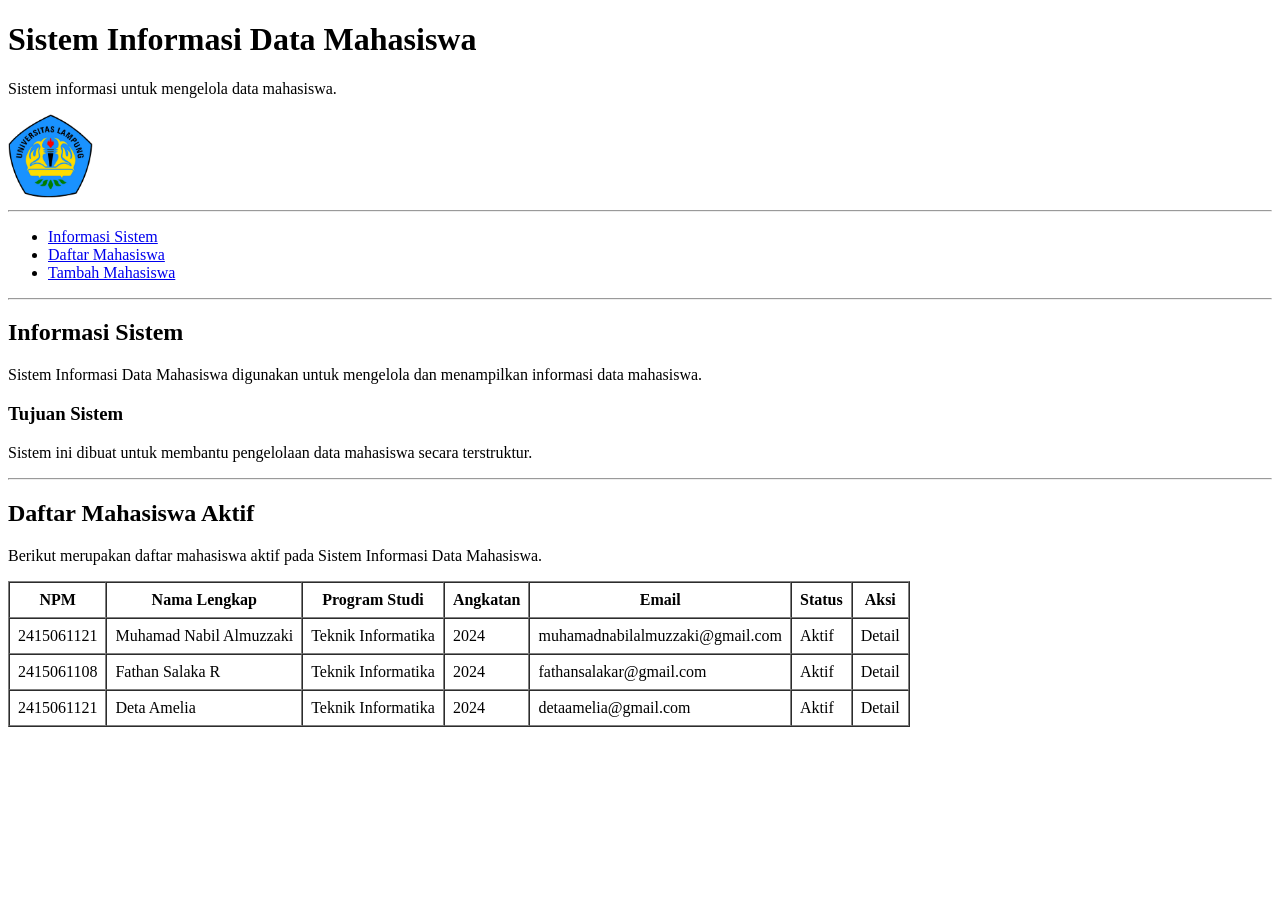
==== index.html @ e65f4482 "feat: inisialisasi struktur dokumen dan formulir html5 sima" ====
<!DOCTYPE html>
<html lang="id">

<head>
    <meta charset="UTF-8">
    <meta name="viewport" content="width=device-width, initial-scale=1.0">
    <title>Sistem Informasi Data Mahasiswa</title>
</head>

<body>

    <header>
        <h1>Sistem Informasi Data Mahasiswa</h1>

        <p>
            Sistem informasi untuk mengelola data mahasiswa.
        </p>

        <img 
            src="Logo.png" 
            alt="Logo Sistem Informasi Data Mahasiswa"
            width="85"
        >
    </header>

    <hr> 

    <nav>
        <ul>
            <li>
                <a href="#informasi">Informasi Sistem</a>
            </li>

            <li>
                <a href="#daftar-mahasiswa">Daftar Mahasiswa</a>
            </li>

            <li>
                <a href="#form-tambah">Tambah Mahasiswa</a>
            </li>
        </ul>
    </nav>

    <hr>

    <main>

        <section id="informasi">

            <h2>Informasi Sistem</h2>

            <p>
                Sistem Informasi Data Mahasiswa digunakan untuk
                mengelola dan menampilkan informasi data mahasiswa.
            </p>

            <article>

                <h3>Tujuan Sistem</h3>

                <p>
                    Sistem ini dibuat untuk membantu pengelolaan
                    data mahasiswa secara terstruktur.
                </p>

            </article>

        </section>

        <hr>

        <section id="daftar-mahasiswa">

            <h2>Daftar Mahasiswa Aktif</h2>

            <p>
                Berikut merupakan daftar mahasiswa aktif
                pada Sistem Informasi Data Mahasiswa.
            </p>

            <table border="1" cellpadding="8" cellspacing="0">

                <thead>

                    <tr>
                        <th>NPM</th>
                        <th>Nama Lengkap</th>
                        <th>Program Studi</th>
                        <th>Angkatan</th>
                        <th>Email</th>
                        <th>Status</th>
                        <th>Aksi</th>
                    </tr>

                </thead>

                <tbody>

                    <tr>
                        <td>2415061121</td>
                        <td>Muhamad Nabil Almuzzaki</td>
                        <td>Teknik Informatika</td>
                        <td>2024</td>
                        <td>muhamadnabilalmuzzaki@gmail.com</td>
                        <td>Aktif</td>
                        <td>Detail</td>
                    </tr>

                    <tr>
                        <td>2415061108</td>
                        <td>Fathan Salaka R</td>
                        <td>Teknik Informatika</td>
                        <td>2024</td>
                        <td>fathansalakar@gmail.com</td>
                        <td>Aktif</td>
                        <td>Detail</td>
                    </tr>

                    <tr>
                        <td>2415061121</td>
                        <td>Deta Amelia</td>
                        <td>Teknik Informatika</td>
                        <td>2024</td>
                        <td>detaamelia@gmail.com</td>
                        <td>Aktif</td>
                        <td>Detail</td>
                    </tr>

                </tbody>

            </table>

        </section>

    </main>

</body>
</html>
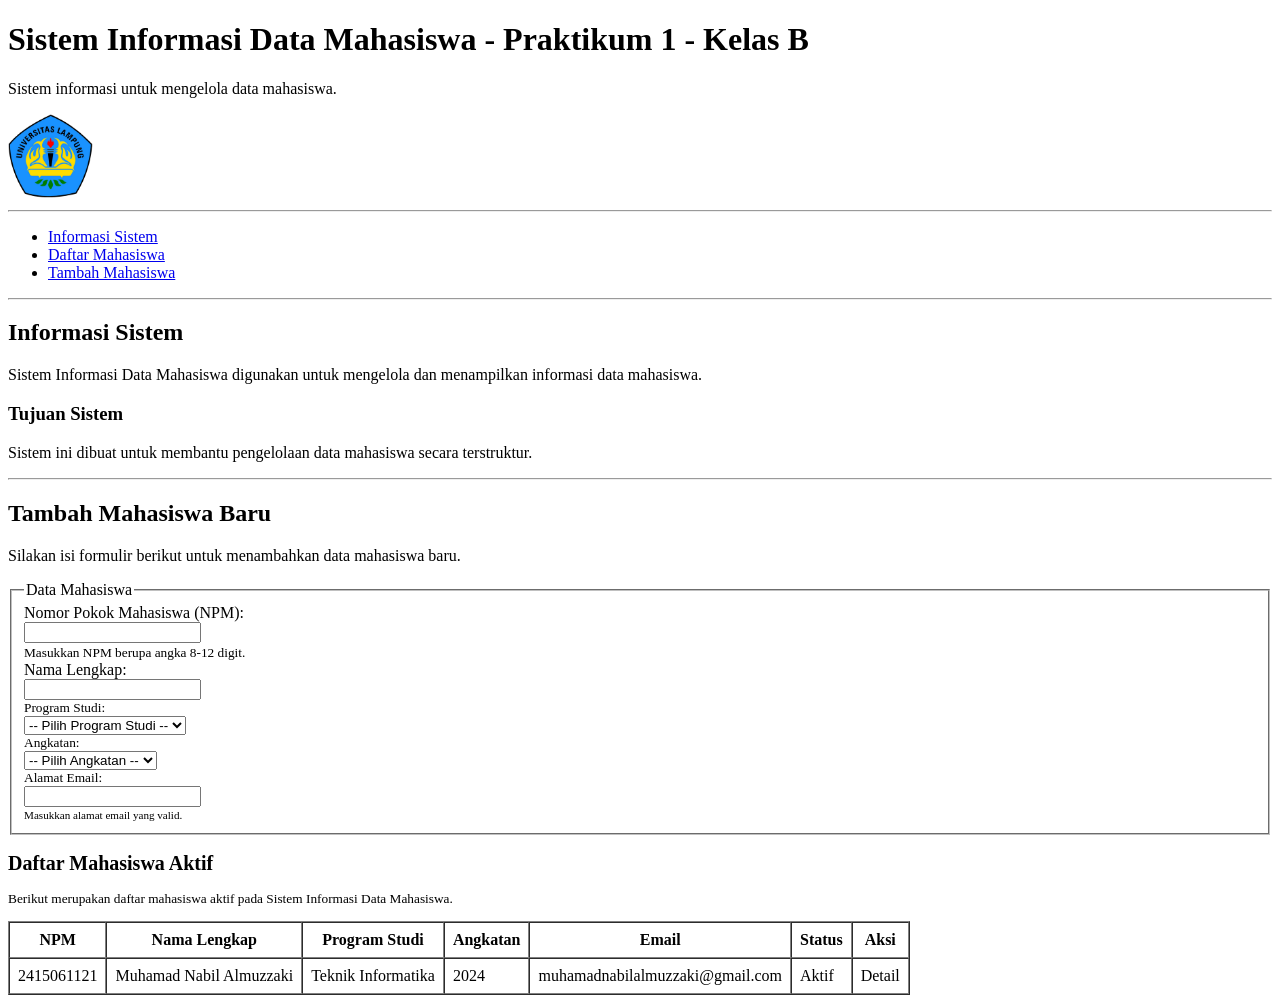
==== commit 7a8e0bec: "feat: inisialisasi struktur dokumen dan formulir html5 sima" ====
--- a/index.html
+++ b/index.html
@@ -1,6 +1,5 @@
 <!DOCTYPE html>
 <html lang="id">
-
 <head>
     <meta charset="UTF-8">
     <meta name="viewport" content="width=device-width, initial-scale=1.0">
@@ -10,7 +9,7 @@
 <body>
 
     <header>
-        <h1>Sistem Informasi Data Mahasiswa</h1>
+        <h1>Sistem Informasi Data Mahasiswa - Praktikum 1 - Kelas B</h1>
 
         <p>
             Sistem informasi untuk mengelola data mahasiswa.
@@ -66,17 +65,6 @@
             </article>
 
         </section>
-
-        <hr>
-
-        <section id="daftar-mahasiswa">
-
-            <h2>Daftar Mahasiswa Aktif</h2>
-
-            <p>
-                Berikut merupakan daftar mahasiswa aktif
-                pada Sistem Informasi Data Mahasiswa.
-            </p>
 
             <table border="1" cellpadding="8" cellspacing="0">
 
@@ -106,28 +94,102 @@
                         <td>Detail</td>
                     </tr>
 
-                    <tr>
-                        <td>2415061108</td>
-                        <td>Fathan Salaka R</td>
-                        <td>Teknik Informatika</td>
-                        <td>2024</td>
-                        <td>fathansalakar@gmail.com</td>
-                        <td>Aktif</td>
-                        <td>Detail</td>
-                    </tr>
-
-                    <tr>
-                        <td>2415061121</td>
-                        <td>Deta Amelia</td>
-                        <td>Teknik Informatika</td>
-                        <td>2024</td>
-                        <td>detaamelia@gmail.com</td>
-                        <td>Aktif</td>
-                        <td>Detail</td>
-                    </tr>
-
                 </tbody>
-
+<hr>
+
+<section id="form-tambah">
+    <h2>Tambah Mahasiswa Baru</h2>
+    <p>Silakan isi formulir berikut untuk menambahkan data mahasiswa baru.</p>
+
+    <form action="#" method="POST">
+        <fieldset>
+            <legend>Data Mahasiswa</legend>
+
+            <!-- Field 1: NPM -->
+            <div>
+                <label for="npm">Nomor Pokok Mahasiswa (NPM):</label><br>
+                <input
+                    type="text"
+                    id="npm"
+                    name="npm"
+                    placeholder=" "
+                    required
+                    pattern="[0-9]{8,12}"
+                    title="NPM harus berupa angka 8-12 digit"
+                ><br>
+                <small>Masukkan NPM berupa angka 8-12 digit.</small>
+            </div>
+
+            <div>
+                <label for="nama">Nama Lengkap:</label><br>
+                <input
+                    type="text"
+                    id="nama"
+                    name="nama"
+                    placeholder=" "
+                    required
+                    minlength="3"
+                    maxlength="100"
+                ><br>
+                <small>
+            </div>
+
+            <div>
+                <label for="program_studi">Program Studi:</label><br>
+                <select
+                    id="program_studi"
+                    name="program_studi"
+                    required
+                >
+                    <option value="">-- Pilih Program Studi --</option>
+                    <option value="informatika">Teknik Informatika</option>
+                    <option value="elektro">Teknik Elektro</option>
+                </select>
+            </div>
+
+            <div>
+                <label for="Angkatan">Angkatan:</label><br>
+                <select
+                    name="Angkatan"
+                    required
+                >
+                    <option value="">-- Pilih Angkatan --</option>
+                    <option value="2018">2018</option>
+                    <option value="2019">2019</option>
+                    <option value="2020">2020</option>
+                    <option value="2021">2021</option>
+                    <option value="2022">2022</option>
+                    <option value="2023">2023</option>
+                    <option value="2024">2024</option>
+                    <option value="2025">2025</option>
+                    <option value="2026">2026</option>
+                </select>
+            </div>
+
+            <div>
+    <label for="email">Alamat Email:</label><br>
+    <input
+        type="email"
+        id="email"
+        name="email"
+        placeholder=" "
+        required
+    ><br>
+    <small>Masukkan alamat email yang valid.</small>
+</div>
+
+        </fieldset>
+    </form>
+</section>
+
+<section id="daftar-mahasiswa">
+
+            <h2>Daftar Mahasiswa Aktif</h2>
+
+            <p>
+                Berikut merupakan daftar mahasiswa aktif
+                pada Sistem Informasi Data Mahasiswa.
+            </p>
             </table>
 
         </section>
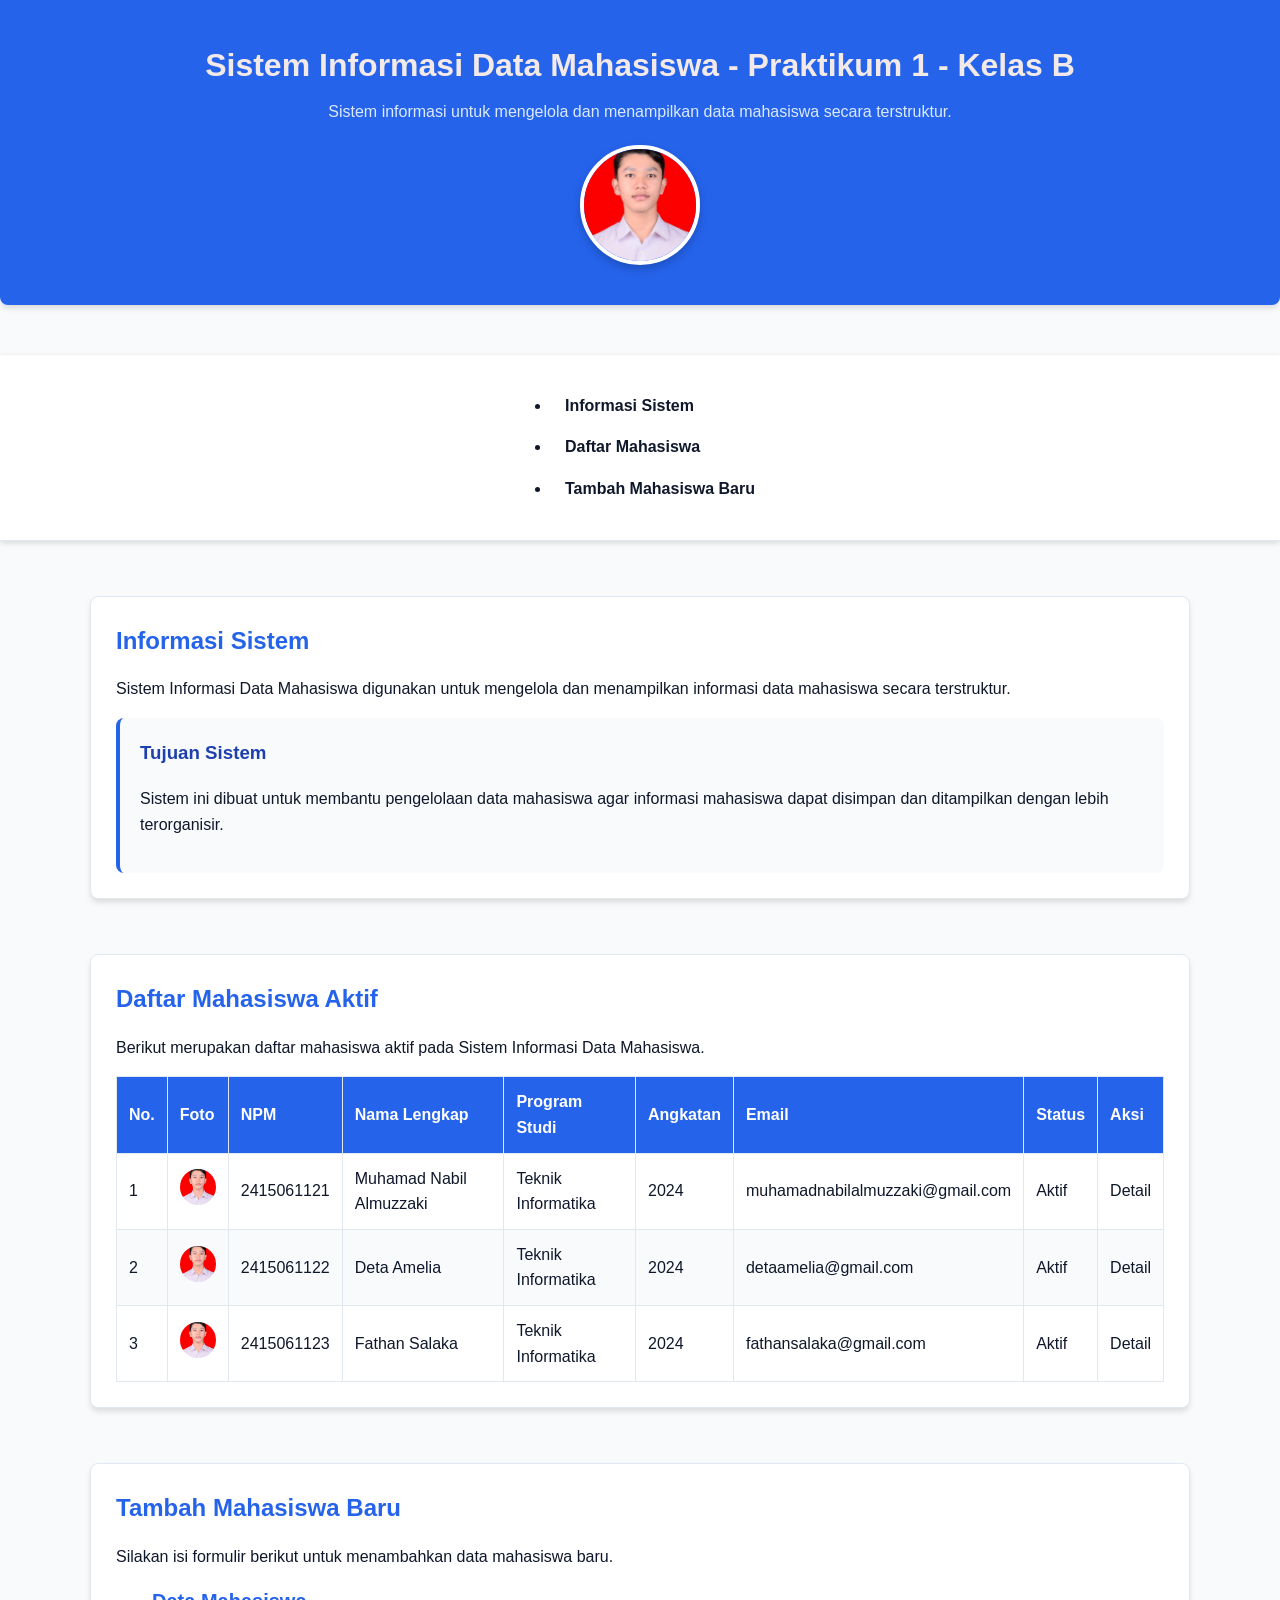
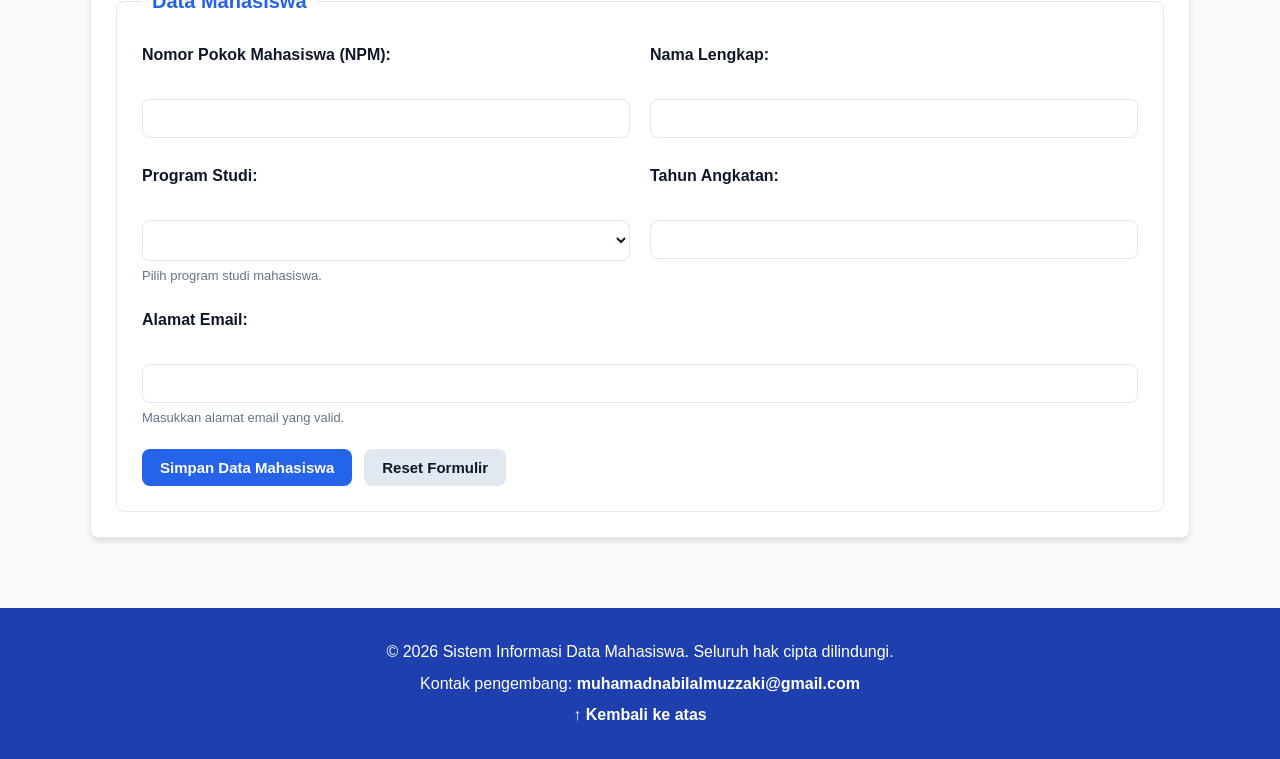
==== commit 98e27bc3: "judul 2" ====
--- a/index.html
+++ b/index.html
@@ -1,41 +1,43 @@
 <!DOCTYPE html>
 <html lang="id">
+
 <head>
     <meta charset="UTF-8">
     <meta name="viewport" content="width=device-width, initial-scale=1.0">
     <title>Sistem Informasi Data Mahasiswa</title>
+    <link rel="stylesheet" href="style.css">
 </head>
 
-<body>
+<body id="top">
 
     <header>
         <h1>Sistem Informasi Data Mahasiswa - Praktikum 1 - Kelas B</h1>
 
         <p>
-            Sistem informasi untuk mengelola data mahasiswa.
+            Sistem informasi untuk mengelola dan menampilkan data mahasiswa
+            secara terstruktur.
         </p>
 
-        <img 
-            src="Logo.png" 
+        <img
+            src="Foto.jpeg"
             alt="Logo Sistem Informasi Data Mahasiswa"
-            width="85"
+            width="80"
+            height="100"
         >
     </header>
 
-    <hr> 
+    <hr>
 
     <nav>
         <ul>
             <li>
                 <a href="#informasi">Informasi Sistem</a>
             </li>
-
             <li>
                 <a href="#daftar-mahasiswa">Daftar Mahasiswa</a>
             </li>
-
             <li>
-                <a href="#form-tambah">Tambah Mahasiswa</a>
+                <a href="#form-tambah">Tambah Mahasiswa Baru</a>
             </li>
         </ul>
     </nav>
@@ -44,13 +46,14 @@
 
     <main>
 
+        <!-- INFORMASI SISTEM -->
         <section id="informasi">
 
             <h2>Informasi Sistem</h2>
 
             <p>
-                Sistem Informasi Data Mahasiswa digunakan untuk
-                mengelola dan menampilkan informasi data mahasiswa.
+                Sistem Informasi Data Mahasiswa digunakan untuk mengelola
+                dan menampilkan informasi data mahasiswa secara terstruktur.
             </p>
 
             <article>
@@ -58,143 +61,314 @@
                 <h3>Tujuan Sistem</h3>
 
                 <p>
-                    Sistem ini dibuat untuk membantu pengelolaan
-                    data mahasiswa secara terstruktur.
+                    Sistem ini dibuat untuk membantu pengelolaan data mahasiswa
+                    agar informasi mahasiswa dapat disimpan dan ditampilkan
+                    dengan lebih terorganisir.
                 </p>
 
             </article>
 
         </section>
 
-            <table border="1" cellpadding="8" cellspacing="0">
-
-                <thead>
-
-                    <tr>
-                        <th>NPM</th>
-                        <th>Nama Lengkap</th>
-                        <th>Program Studi</th>
-                        <th>Angkatan</th>
-                        <th>Email</th>
-                        <th>Status</th>
-                        <th>Aksi</th>
-                    </tr>
-
-                </thead>
-
-                <tbody>
-
-                    <tr>
-                        <td>2415061121</td>
-                        <td>Muhamad Nabil Almuzzaki</td>
-                        <td>Teknik Informatika</td>
-                        <td>2024</td>
-                        <td>muhamadnabilalmuzzaki@gmail.com</td>
-                        <td>Aktif</td>
-                        <td>Detail</td>
-                    </tr>
-
-                </tbody>
-<hr>
-
-<section id="form-tambah">
-    <h2>Tambah Mahasiswa Baru</h2>
-    <p>Silakan isi formulir berikut untuk menambahkan data mahasiswa baru.</p>
-
-    <form action="#" method="POST">
-        <fieldset>
-            <legend>Data Mahasiswa</legend>
-
-            <!-- Field 1: NPM -->
-            <div>
-                <label for="npm">Nomor Pokok Mahasiswa (NPM):</label><br>
-                <input
-                    type="text"
-                    id="npm"
-                    name="npm"
-                    placeholder=" "
-                    required
-                    pattern="[0-9]{8,12}"
-                    title="NPM harus berupa angka 8-12 digit"
-                ><br>
-                <small>Masukkan NPM berupa angka 8-12 digit.</small>
+        <hr>
+
+        <!-- DAFTAR MAHASISWA -->
+        <section id="daftar-mahasiswa">
+
+            <h2>Daftar Mahasiswa Aktif</h2>
+
+            <p>
+                Berikut merupakan daftar mahasiswa aktif pada
+                Sistem Informasi Data Mahasiswa.
+            </p>
+
+            <div class="table-responsive">
+
+                <table border="1" cellpadding="8" cellspacing="0">
+
+                    <thead>
+                        <tr>
+                            <th>No.</th>
+                            <th>Foto</th>
+                            <th>NPM</th>
+                            <th>Nama Lengkap</th>
+                            <th>Program Studi</th>
+                            <th>Angkatan</th>
+                            <th>Email</th>
+                            <th>Status</th>
+                            <th>Aksi</th>
+                        </tr>
+                    </thead>
+
+                    <tbody>
+
+                        <tr>
+                            <td>1</td>
+
+                            <td>
+                                <img
+                                    src="Foto.jpeg"
+                                    alt="Foto Muhamad Nabil Almuzzaki"
+                                >
+                            </td>
+
+                            <td>2415061121</td>
+
+                            <td>Muhamad Nabil Almuzzaki</td>
+
+                            <td>Teknik Informatika</td>
+
+                            <td>2024</td>
+
+                            <td>muhamadnabilalmuzzaki@gmail.com</td>
+
+                            <td>Aktif</td>
+
+                            <td>Detail</td>
+                        </tr>
+
+                        <tr>
+                            <td>2</td>
+
+                            <td>
+                                <img
+                                    src="Foto.jpeg"
+                                    alt="Foto Deta Amelia"
+                                >
+                            </td>
+
+                            <td>2415061122</td>
+
+                            <td>Deta Amelia</td>
+
+                            <td>Teknik Informatika</td>
+
+                            <td>2024</td>
+
+                            <td>detaamelia@gmail.com</td>
+
+                            <td>Aktif</td>
+
+                            <td>Detail</td>
+                        </tr>
+
+                        <tr>
+                            <td>3</td>
+
+                            <td>
+                                <img
+                                    src="Foto.jpeg"
+                                    alt="Foto Fathan Salaka"
+                                >
+                            </td>
+
+                            <td>2415061123</td>
+
+                            <td>Fathan Salaka</td>
+
+                            <td>Teknik Informatika</td>
+
+                            <td>2024</td>
+
+                            <td>fathansalaka@gmail.com</td>
+
+                            <td>Aktif</td>
+
+                            <td>Detail</td>
+                        </tr>
+
+                    </tbody>
+
+                </table>
+
             </div>
 
-            <div>
-                <label for="nama">Nama Lengkap:</label><br>
-                <input
-                    type="text"
-                    id="nama"
-                    name="nama"
-                    placeholder=" "
-                    required
-                    minlength="3"
-                    maxlength="100"
-                ><br>
-                <small>
-            </div>
-
-            <div>
-                <label for="program_studi">Program Studi:</label><br>
-                <select
-                    id="program_studi"
-                    name="program_studi"
-                    required
-                >
-                    <option value="">-- Pilih Program Studi --</option>
-                    <option value="informatika">Teknik Informatika</option>
-                    <option value="elektro">Teknik Elektro</option>
-                </select>
-            </div>
-
-            <div>
-                <label for="Angkatan">Angkatan:</label><br>
-                <select
-                    name="Angkatan"
-                    required
-                >
-                    <option value="">-- Pilih Angkatan --</option>
-                    <option value="2018">2018</option>
-                    <option value="2019">2019</option>
-                    <option value="2020">2020</option>
-                    <option value="2021">2021</option>
-                    <option value="2022">2022</option>
-                    <option value="2023">2023</option>
-                    <option value="2024">2024</option>
-                    <option value="2025">2025</option>
-                    <option value="2026">2026</option>
-                </select>
-            </div>
-
-            <div>
-    <label for="email">Alamat Email:</label><br>
-    <input
-        type="email"
-        id="email"
-        name="email"
-        placeholder=" "
-        required
-    ><br>
-    <small>Masukkan alamat email yang valid.</small>
-</div>
-
-        </fieldset>
-    </form>
-</section>
-
-<section id="daftar-mahasiswa">
-
-            <h2>Daftar Mahasiswa Aktif</h2>
+        </section>
+
+        <hr>
+
+        <!-- FORM TAMBAH MAHASISWA -->
+        <section id="form-tambah">
+
+            <h2>Tambah Mahasiswa Baru</h2>
 
             <p>
-                Berikut merupakan daftar mahasiswa aktif
-                pada Sistem Informasi Data Mahasiswa.
+                Silakan isi formulir berikut untuk menambahkan
+                data mahasiswa baru.
             </p>
-            </table>
+
+            <form action="#" method="POST">
+
+                <fieldset>
+
+                    <legend>Data Mahasiswa</legend>
+
+                    <p>
+                        <label for="npm">
+                            Nomor Pokok Mahasiswa (NPM):
+                        </label>
+
+                        <br>
+
+                        <input
+                            type="text"
+                            id="npm"
+                            name="npm"
+                            placeholder=" "
+                            required
+                            pattern="[0-9]{8,12}"
+                            title="NPM harus berupa angka 8-12 digit"
+                        >
+
+                        <br>
+
+                        <small></small>
+                    </p>
+
+                    <p>
+                        <label for="nama">
+                            Nama Lengkap:
+                        </label>
+
+                        <br>
+
+                        <input
+                            type="text"
+                            id="nama"
+                            name="nama"
+                            placeholder=" "
+                            required
+                            minlength="3"
+                            maxlength="100"
+                        >
+
+                        <br>
+
+                        <small></small>
+                    </p>
+
+                    <p>
+                        <label for="program_studi">
+                            Program Studi:
+                        </label>
+
+                        <br>
+
+                        <select
+                            id="program_studi"
+                            name="program_studi"
+                            required
+                        >
+
+                            <option value=""></option>
+
+                            <option value="Teknik Informatika">
+                                Teknik Informatika
+                            </option>
+
+                            <option value="Teknik Elektro">
+                                Teknik Elektro
+                            </option>
+
+                        </select>
+
+                        <br>
+
+                        <small>
+                            Pilih program studi mahasiswa.
+                        </small>
+                    </p>
+
+                    <p>
+                        <label for="angkatan">
+                            Tahun Angkatan:
+                        </label>
+
+                        <br>
+
+                        <input
+                            type="number"
+                            id="angkatan"
+                            name="angkatan"
+                            placeholder=" "
+                            required
+                            min="2018"
+                            max="2026"
+                        >
+
+                        <br>
+
+                        <small></small>
+                    </p>
+
+                    <p>
+                        <label for="email">
+                            Alamat Email:
+                        </label>
+
+                        <br>
+
+                        <input
+                            type="email"
+                            id="email"
+                            name="email"
+                            placeholder=" "
+                            required
+                        >
+
+                        <br>
+
+                        <small>
+                            Masukkan alamat email yang valid.
+                        </small>
+                    </p>
+
+                    <p>
+
+                        <button type="submit">
+                            Simpan Data Mahasiswa
+                        </button>
+
+                        <button type="reset">
+                            Reset Formulir
+                        </button>
+
+                    </p>
+
+                </fieldset>
+
+            </form>
 
         </section>
 
     </main>
 
+    <hr>
+
+    <!-- FOOTER -->
+    <footer>
+
+        <p>
+            &copy; 2026 Sistem Informasi Data Mahasiswa.
+            Seluruh hak cipta dilindungi.
+        </p>
+
+        <p>
+            Kontak pengembang:
+
+            <a href="mailto:muhamadnabilalmuzzaki@gmail.com">
+                muhamadnabilalmuzzaki@gmail.com
+            </a>
+        </p>
+
+        <p>
+            <a href="#top">
+                &uarr; Kembali ke atas
+            </a>
+        </p>
+
+    </footer>
+
 </body>
+
 </html>
--- a/style.css
+++ b/style.css
@@ -0,0 +1,395 @@
+:root {
+    --color-primary: #2563eb;
+    --color-primary-dark: #1e40af;
+    --color-bg: #f8fafc;
+    --color-surface: #fff;
+    --color-text: #0f172a;
+    --color-text-muted: #64748b;
+    --color-border: #e2e8f0;
+    --radius: 8px;
+    --font-main: -apple-system, BlinkMacSystemFont, "Segoe UI", Roboto, sans-serif;
+}
+
+*,
+*::before,
+*::after {
+    box-sizing: border-box;
+}
+
+html {
+    scroll-behavior: smooth;
+}
+
+body {
+    margin: 0;
+    font: 16px/1.6 var(--font-main);
+    color: var(--color-text);
+    background: var(--color-bg);
+}
+
+/* HEADER */
+header {
+    padding: 40px 20px;
+    text-align: center;
+    color: #f3e9e9;
+    background: var(--color-primary);
+    border-radius: 0 0 var(--radius) var(--radius);
+    box-shadow: 0 4px 6px -1px #0002;
+}
+
+header h1 {
+    margin: 0 0 8px;
+    font-size: 32px;
+}
+
+header p {
+    margin: 0 0 20px;
+    color: #dbeafe;
+}
+
+header img {
+    display: block;
+    width: 120px;
+    height: 120px;
+    margin: 20px auto 0;
+    border: 4px solid white;
+    border-radius: 50%;
+    object-fit: cover;
+    box-shadow: 0 4px 10px #0003;
+}
+
+hr {
+    width: 80%;
+    margin: 25px auto;
+    border: 0;
+}
+
+/* NAVIGASI */
+nav {
+    position: sticky;
+    top: 0;
+    z-index: 1000;
+    display: flex;
+    justify-content: center;
+    align-items: center;
+    gap: 16px;
+    padding: 14px 20px;
+    background: var(--color-surface);
+    border-bottom: 1px solid var(--color-border);
+    box-shadow: 0 2px 6px #0002;
+}
+
+nav a {
+    display: inline-block;
+    padding: 8px 14px;
+    color: var(--color-text);
+    text-decoration: none;
+    font-weight: 600;
+    border-radius: var(--radius);
+    transition: .3s;
+}
+
+nav a:hover {
+    color: white;
+    background: var(--color-primary);
+    transform: translateY(-2px);
+}
+
+nav a:active {
+    background: var(--color-primary-dark);
+    transform: translateY(0);
+}
+
+/* MAIN & SECTION */
+main {
+    width: 90%;
+    max-width: 1100px;
+    margin: 30px auto;
+}
+
+section {
+    margin-bottom: 30px;
+    padding: 25px;
+    background: var(--color-surface);
+    border: 1px solid var(--color-border);
+    border-radius: var(--radius);
+    box-shadow: 0 4px 6px -1px #0002;
+    transition: .3s;
+}
+
+section:hover {
+    transform: translateY(-2px);
+    box-shadow: 0 8px 15px #0002;
+}
+
+section h2 {
+    margin: 0 0 15px;
+    color: var(--color-primary);
+}
+
+article {
+    padding: 20px;
+    background: var(--color-bg);
+    border-left: 4px solid var(--color-primary);
+    border-radius: var(--radius);
+}
+
+article h3 {
+    margin-top: 0;
+    color: var(--color-primary-dark);
+}
+
+/* FORM */
+fieldset {
+    display: grid;
+    grid-template-columns: repeat(2, minmax(220px, 1fr));
+    gap: 20px;
+    margin: 0;
+    padding: 25px;
+    background: var(--color-surface);
+    border: 1px solid var(--color-border);
+    border-radius: var(--radius);
+}
+
+legend {
+    grid-column: 1 / -1;
+    padding: 0 10px;
+    color: var(--color-primary);
+    font-size: 20px;
+    font-weight: bold;
+}
+
+fieldset > p {
+    margin: 0;
+}
+
+fieldset > p:nth-of-type(5),
+fieldset > p:nth-of-type(6) {
+    grid-column: 1 / -1;
+}
+
+fieldset > p:nth-of-type(6) {
+    display: flex;
+    align-items: center;
+    gap: 12px;
+}
+
+label {
+    display: block;
+    margin-bottom: 6px;
+    font-weight: 600;
+}
+
+input,
+select {
+    width: 100%;
+    padding: 10px 12px;
+    font: 15px var(--font-main);
+    color: var(--color-text);
+    background: white;
+    border: 1px solid var(--color-border);
+    border-radius: var(--radius);
+    outline: none;
+    transition: .3s;
+}
+
+input:focus,
+select:focus {
+    border-color: var(--color-primary);
+    box-shadow: 0 0 0 3px #1d4ed826;
+}
+
+small {
+    display: block;
+    margin-top: 5px;
+    color: var(--color-text-muted);
+    font-size: 13px;
+}
+
+button {
+    padding: 10px 18px;
+    font: 600 15px var(--font-main);
+    color: white;
+    background: var(--color-primary);
+    border: 0;
+    border-radius: var(--radius);
+    cursor: pointer;
+    transition: .3s;
+}
+
+button:hover {
+    background: var(--color-primary-dark);
+    transform: translateY(-2px);
+    box-shadow: 0 4px 8px #0003;
+}
+
+button:active {
+    transform: translateY(0);
+    box-shadow: none;
+}
+
+button[type="reset"] {
+    color: var(--color-text);
+    background: #e2e8f0;
+}
+
+button[type="reset"]:hover {
+    background: #cbd5e1;
+}
+
+/* TABLE */
+.table-responsive {
+    width: 100%;
+    overflow-x: auto;
+}
+
+table {
+    width: 100%;
+    min-width: 750px;
+    border-collapse: collapse;
+    background: white;
+}
+
+th,
+td {
+    padding: 12px;
+    border: 1px solid var(--color-border);
+}
+
+th {
+    color: white;
+    background: var(--color-primary);
+    text-align: left;
+}
+
+td {
+    vertical-align: middle;
+}
+
+tbody tr:nth-child(even) {
+    background: var(--color-bg);
+}
+
+tbody tr:hover {
+    background: #dbeafe;
+}
+
+td img {
+    width: 36px;
+    height: 36px;
+    border-radius: 50%;
+    object-fit: cover;
+}
+
+/* FOOTER */
+footer {
+    margin-top: 40px;
+    padding: 25px 20px;
+    color: white;
+    background: var(--color-primary-dark);
+    text-align: center;
+}
+
+footer p {
+    margin: 6px 0;
+}
+
+footer a {
+    color: white;
+    font-weight: 600;
+    text-decoration: none;
+}
+
+footer a:hover {
+    text-decoration: underline;
+    opacity: .85;
+}
+
+/* TABLET */
+@media (max-width: 768px) {
+    fieldset {
+        grid-template-columns: 1fr;
+        gap: 16px;
+        padding: 20px;
+    }
+
+    main {
+        width: 94%;
+        margin: 20px auto;
+    }
+
+    section {
+        padding: 20px;
+    }
+
+    nav {
+        gap: 8px;
+        padding: 12px 15px;
+    }
+
+    nav a {
+        padding: 7px 10px;
+        font-size: 14px;
+    }
+
+    header {
+        padding: 30px 15px;
+    }
+
+    header h1 {
+        font-size: 28px;
+    }
+}
+
+/* HP */
+@media (max-width: 480px) {
+    nav {
+        flex-direction: column;
+        align-items: stretch;
+        gap: 6px;
+    }
+
+    nav a {
+        width: 100%;
+        text-align: center;
+    }
+
+    header h1 {
+        font-size: 24px;
+    }
+
+    header p {
+        font-size: 14px;
+    }
+
+    header img {
+        width: 100px;
+        height: 100px;
+    }
+
+    section {
+        padding: 15px;
+    }
+
+    section h2 {
+        font-size: 20px;
+    }
+
+    fieldset {
+        padding: 15px;
+    }
+
+    fieldset > p:nth-of-type(6) {
+        flex-direction: column;
+        align-items: stretch;
+    }
+
+    button {
+        width: 100%;
+    }
+
+    footer {
+        padding: 20px 15px;
+        font-size: 14px;
+    }
+}
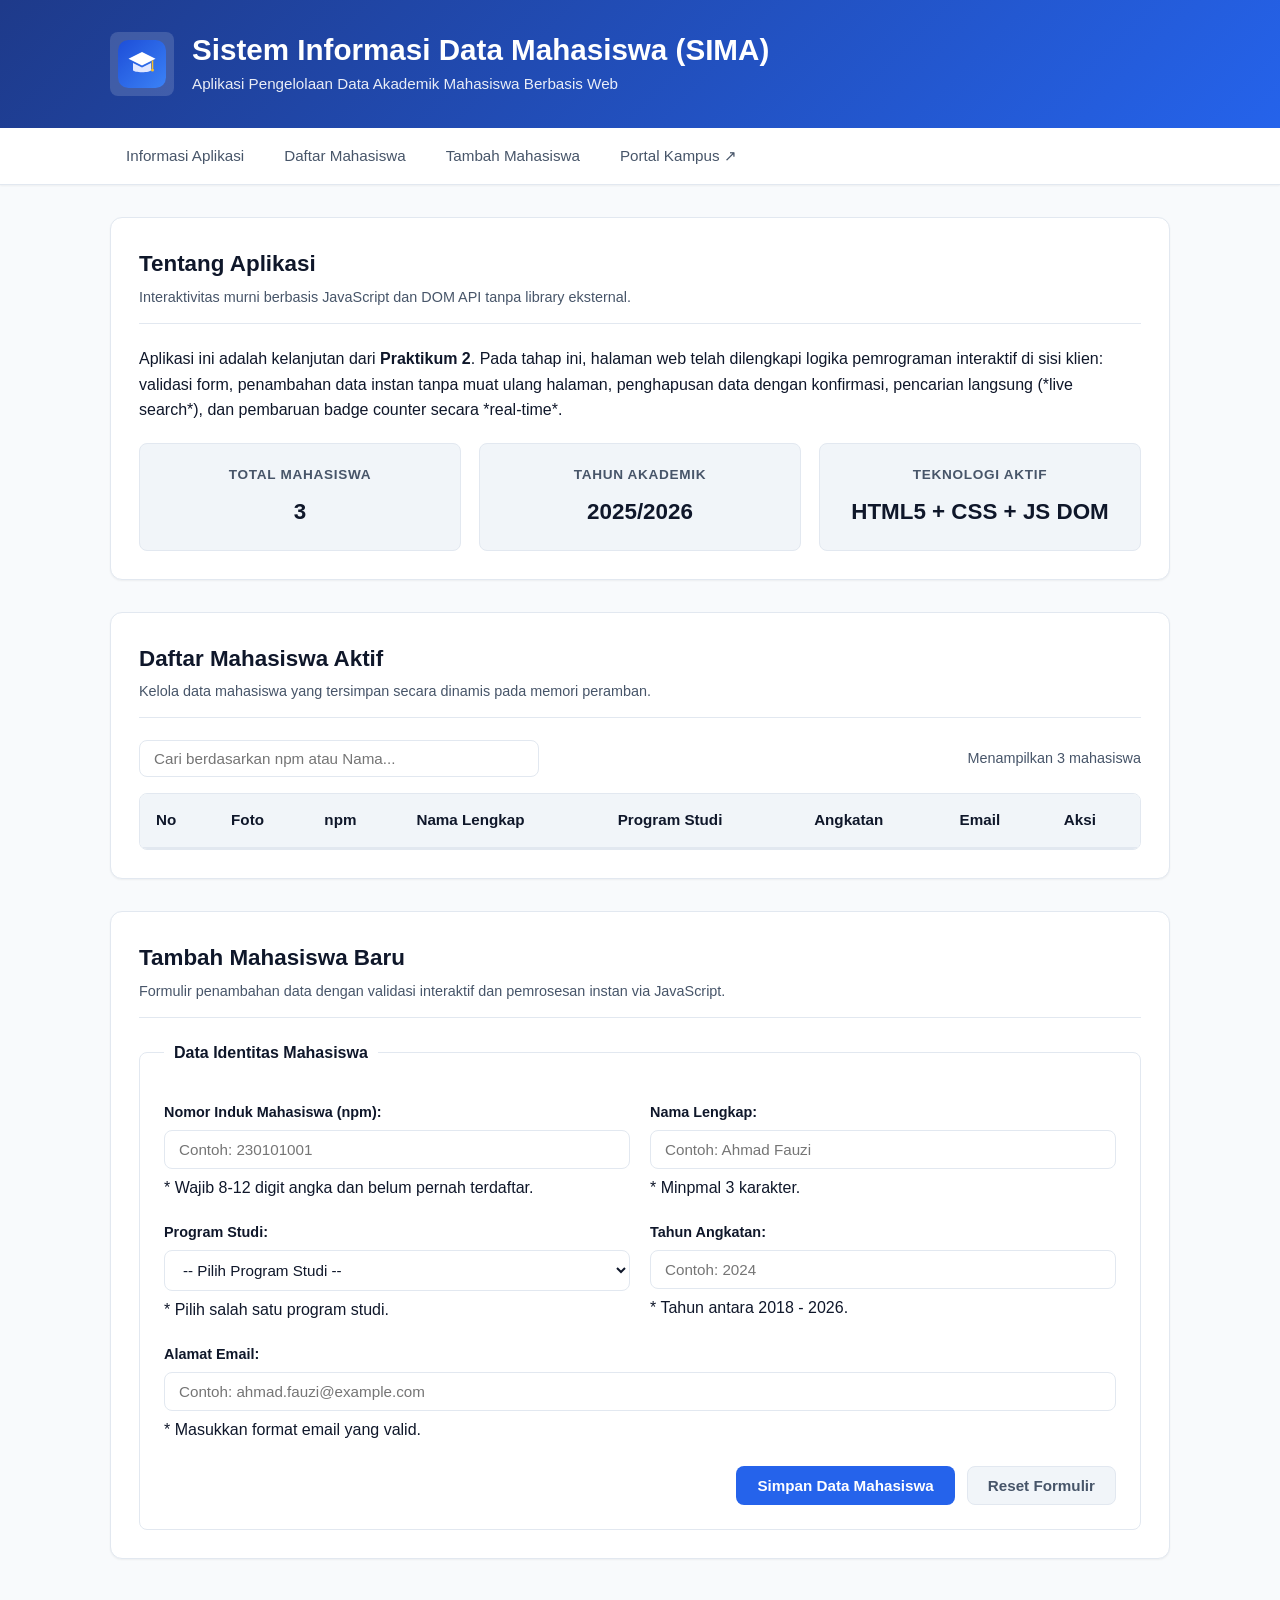
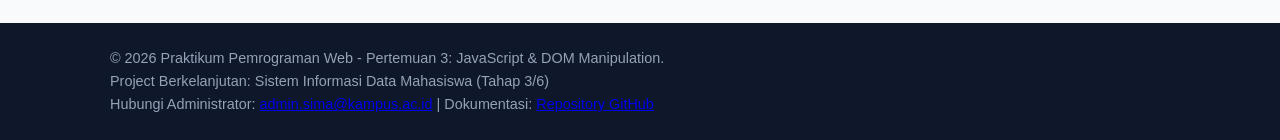
==== commit 99147ef3: "re init repository" ====
--- a/index.html
+++ b/index.html
@@ -1,374 +1,212 @@
 <!DOCTYPE html>
 <html lang="id">
-
 <head>
     <meta charset="UTF-8">
     <meta name="viewport" content="width=device-width, initial-scale=1.0">
-    <title>Sistem Informasi Data Mahasiswa</title>
+    <title>Sistem Informasi Data Mahasiswa - Praktikum 3</title>
     <link rel="stylesheet" href="style.css">
 </head>
-
-<body id="top">
-
-    <header>
-        <h1>Sistem Informasi Data Mahasiswa - Praktikum 1 - Kelas B</h1>
-
-        <p>
-            Sistem informasi untuk mengelola dan menampilkan data mahasiswa
-            secara terstruktur.
-        </p>
-
-        <img
-            src="Foto.jpeg"
-            alt="Logo Sistem Informasi Data Mahasiswa"
-            width="80"
-            height="100"
-        >
+<body>
+
+    <!-- 1. Header Aplikasi -->
+    <header class="site-header">
+        <div class="container header-brand">
+            <a href="index.html" class="brand-logo" title="Beranda SIMA">
+                <img src="img/logo-sima.svg" alt="Logo Resmi SIMA Kampus" width="48" height="48">
+            </a>
+            <div>
+                <h1>Sistem Informasi Data Mahasiswa (SIMA)</h1>
+                <p>Aplikasi Pengelolaan Data Akademik Mahasiswa Berbasis Web</p>
+            </div>
+        </div>
     </header>
 
-    <hr>
-
-    <nav>
-        <ul>
-            <li>
-                <a href="#informasi">Informasi Sistem</a>
-            </li>
-            <li>
-                <a href="#daftar-mahasiswa">Daftar Mahasiswa</a>
-            </li>
-            <li>
-                <a href="#form-tambah">Tambah Mahasiswa Baru</a>
-            </li>
-        </ul>
+    <!-- 2. Navigation Bar Sticky -->
+    <nav class="site-nav">
+        <div class="container">
+            <ul>
+                <li><a href="#informasi">Informasi Aplikasi</a></li>
+                <li><a href="#daftar-mahasiswa">Daftar Mahasiswa</a></li>
+                <li><a href="#form-tambah">Tambah Mahasiswa</a></li>
+                <li><a href="https://kampus.ac.id" target="_blank" rel="noopener noreferrer">Portal Kampus &UpperRightArrow;</a></li>
+            </ul>
+        </div>
     </nav>
 
-    <hr>
-
+    <!-- Konten Utama Halaman -->
     <main>
-
-        <!-- INFORMASI SISTEM -->
-        <section id="informasi">
-
-            <h2>Informasi Sistem</h2>
-
+        <div class="container">
+
+            <!-- Kotak Notifikasi Alert Dinamis (dikontrol oleh JS) -->
+            <div id="alert-box" class="alert-box" role="alert"></div>
+
+            <!-- 3. Section Informasi Aplikasi -->
+            <section id="informasi" class="content-section">
+                <div class="section-header">
+                    <h2>Tentang Aplikasi</h2>
+                    <p>Interaktivitas murni berbasis JavaScript dan DOM API tanpa library eksternal.</p>
+                </div>
+                <p>
+                    Aplikasi ini adalah kelanjutan dari <strong>Praktikum 2</strong>. Pada tahap ini, 
+                    halaman web telah dilengkapi logika pemrograman interaktif di sisi klien: validasi form, 
+                    penambahan data instan tanpa muat ulang halaman, penghapusan data dengan konfirmasi, 
+                    pencarian langsung (*live search*), dan pembaruan badge counter secara *real-time*.
+                </p>
+
+                <div class="info-grid">
+                    <article class="info-card">
+                        <h3>Total Mahasiswa</h3>
+                        <p id="total-mahasiswa-badge" class="counter-highlight">3</p>
+                    </article>
+                    <article class="info-card">
+                        <h3>Tahun Akademik</h3>
+                        <p>2025/2026</p>
+                    </article>
+                    <article class="info-card">
+                        <h3>Teknologi Aktif</h3>
+                        <p>HTML5 + CSS + JS DOM</p>
+                    </article>
+                </div>
+            </section>
+
+            <!-- 4. Section Daftar Mahasiswa, Toolbar Pencarian & 5. Tabel Data -->
+            <section id="daftar-mahasiswa" class="content-section">
+                <div class="section-header">
+                    <h2>Daftar Mahasiswa Aktif</h2>
+                    <p>Kelola data mahasiswa yang tersimpan secara dinamis pada memori peramban.</p>
+                </div>
+
+                <!-- Toolbar Pencarian dan Ringkasan Jumlah -->
+                <div class="table-toolbar">
+                    <div class="search-box">
+                        <input 
+                            type="search" 
+                            id="input-search" 
+                            class="search-input" 
+                            placeholder="Cari berdasarkan npm atau Nama...">
+                    </div>
+                    <div id="total-mahasiswa-info" class="status-summary">
+                        Menampilkan 3 mahasiswa
+                    </div>
+                </div>
+
+                <!-- Tabel Data Responsif -->
+                <div class="table-responsive">
+                    <table class="data-table">
+                        <thead>
+                            <tr>
+                                <th>No</th>
+                                <th>Foto</th>
+                                <th>npm</th>
+                                <th>Nama Lengkap</th>
+                                <th>Program Studi</th>
+                                <th>Angkatan</th>
+                                <th>Email</th>
+                                <th>Aksi</th>
+                            </tr>
+                        </thead>
+                        <tbody id="tabel-body-mahasiswa">
+                            <!-- Baris tabel akan di-generate secara dinamis oleh app.js -->
+                        </tbody>
+                    </table>
+                </div>
+            </section>
+
+            <!-- 6. Section Form Tambah Mahasiswa dengan Validasi JS -->
+            <section id="form-tambah" class="content-section">
+                <div class="section-header">
+                    <h2>Tambah Mahasiswa Baru</h2>
+                    <p>Formulir penambahan data dengan validasi interaktif dan pemrosesan instan via JavaScript.</p>
+                </div>
+
+                <form id="form-tambah-mahasiswa" class="app-form" novalidate>
+                    <fieldset>
+                        <legend>Data Identitas Mahasiswa</legend>
+
+                        <div class="form-grid">
+                            <div class="form-group">
+                                <label for="npm" class="form-label">Nomor Induk Mahasiswa (npm):</label>
+                                <input 
+                                    type="text" 
+                                    id="npm" 
+                                    name="npm" 
+                                    class="form-input" 
+                                    placeholder="Contoh: 230101001">
+                                <span class="form-help">* Wajib 8-12 digit angka dan belum pernah terdaftar.</span>
+                            </div>
+
+                            <div class="form-group">
+                                <label for="nama" class="form-label">Nama Lengkap:</label>
+                                <input 
+                                    type="text" 
+                                    id="nama" 
+                                    name="nama" 
+                                    class="form-input" 
+                                    placeholder="Contoh: Ahmad Fauzi">
+                                <span class="form-help">* Minpmal 3 karakter.</span>
+                            </div>
+
+                            <div class="form-group">
+                                <label for="program_studi" class="form-label">Program Studi:</label>
+                                <select id="program_studi" name="program_studi" class="form-select">
+                                    <option value="">-- Pilih Program Studi --</option>
+                                    <option value="Teknik Informatika">Teknik Informatika</option>
+                                    <option value="Sistem Informasi">Sistem Informasi</option>
+                                    <option value="Teknologi Informasi">Teknologi Informasi</option>
+                                    <option value="Rekayasa Perangkat Lunak">Rekayasa Perangkat Lunak</option>
+                                </select>
+                                <span class="form-help">* Pilih salah satu program studi.</span>
+                            </div>
+
+                            <div class="form-group">
+                                <label for="angkatan" class="form-label">Tahun Angkatan:</label>
+                                <input 
+                                    type="number" 
+                                    id="angkatan" 
+                                    name="angkatan" 
+                                    class="form-input" 
+                                    placeholder="Contoh: 2024">
+                                <span class="form-help">* Tahun antara 2018 - 2026.</span>
+                            </div>
+
+                            <div class="form-group full-width">
+                                <label for="email" class="form-label">Alamat Email:</label>
+                                <input 
+                                    type="email" 
+                                    id="email" 
+                                    name="email" 
+                                    class="form-input" 
+                                    placeholder="Contoh: ahmad.fauzi@example.com">
+                                <span class="form-help">* Masukkan format email yang valid.</span>
+                            </div>
+                        </div>
+
+                        <div class="form-actions">
+                            <button type="submit" class="btn btn-primary">Simpan Data Mahasiswa</button>
+                            <button type="reset" class="btn btn-secondary">Reset Formulir</button>
+                        </div>
+                    </fieldset>
+                </form>
+            </section>
+
+        </div>
+    </main>
+
+    <!-- 7. Footer -->
+    <footer class="site-footer">
+        <div class="container">
+            <p>&copy; 2026 Praktikum Pemrograman Web - Pertemuan 3: JavaScript & DOM Manipulation.</p>
+            <p>Project Berkelanjutan: Sistem Informasi Data Mahasiswa (Tahap 3/6)</p>
             <p>
-                Sistem Informasi Data Mahasiswa digunakan untuk mengelola
-                dan menampilkan informasi data mahasiswa secara terstruktur.
+                Hubungi Administrator: <a href="mailto:admin.sima@kampus.ac.id">admin.sima@kampus.ac.id</a> | 
+                Dokumentasi: <a href="https://github.com" target="_blank" rel="noopener noreferrer">Repository GitHub</a>
             </p>
-
-            <article>
-
-                <h3>Tujuan Sistem</h3>
-
-                <p>
-                    Sistem ini dibuat untuk membantu pengelolaan data mahasiswa
-                    agar informasi mahasiswa dapat disimpan dan ditampilkan
-                    dengan lebih terorganisir.
-                </p>
-
-            </article>
-
-        </section>
-
-        <hr>
-
-        <!-- DAFTAR MAHASISWA -->
-        <section id="daftar-mahasiswa">
-
-            <h2>Daftar Mahasiswa Aktif</h2>
-
-            <p>
-                Berikut merupakan daftar mahasiswa aktif pada
-                Sistem Informasi Data Mahasiswa.
-            </p>
-
-            <div class="table-responsive">
-
-                <table border="1" cellpadding="8" cellspacing="0">
-
-                    <thead>
-                        <tr>
-                            <th>No.</th>
-                            <th>Foto</th>
-                            <th>NPM</th>
-                            <th>Nama Lengkap</th>
-                            <th>Program Studi</th>
-                            <th>Angkatan</th>
-                            <th>Email</th>
-                            <th>Status</th>
-                            <th>Aksi</th>
-                        </tr>
-                    </thead>
-
-                    <tbody>
-
-                        <tr>
-                            <td>1</td>
-
-                            <td>
-                                <img
-                                    src="Foto.jpeg"
-                                    alt="Foto Muhamad Nabil Almuzzaki"
-                                >
-                            </td>
-
-                            <td>2415061121</td>
-
-                            <td>Muhamad Nabil Almuzzaki</td>
-
-                            <td>Teknik Informatika</td>
-
-                            <td>2024</td>
-
-                            <td>muhamadnabilalmuzzaki@gmail.com</td>
-
-                            <td>Aktif</td>
-
-                            <td>Detail</td>
-                        </tr>
-
-                        <tr>
-                            <td>2</td>
-
-                            <td>
-                                <img
-                                    src="Foto.jpeg"
-                                    alt="Foto Deta Amelia"
-                                >
-                            </td>
-
-                            <td>2415061122</td>
-
-                            <td>Deta Amelia</td>
-
-                            <td>Teknik Informatika</td>
-
-                            <td>2024</td>
-
-                            <td>detaamelia@gmail.com</td>
-
-                            <td>Aktif</td>
-
-                            <td>Detail</td>
-                        </tr>
-
-                        <tr>
-                            <td>3</td>
-
-                            <td>
-                                <img
-                                    src="Foto.jpeg"
-                                    alt="Foto Fathan Salaka"
-                                >
-                            </td>
-
-                            <td>2415061123</td>
-
-                            <td>Fathan Salaka</td>
-
-                            <td>Teknik Informatika</td>
-
-                            <td>2024</td>
-
-                            <td>fathansalaka@gmail.com</td>
-
-                            <td>Aktif</td>
-
-                            <td>Detail</td>
-                        </tr>
-
-                    </tbody>
-
-                </table>
-
-            </div>
-
-        </section>
-
-        <hr>
-
-        <!-- FORM TAMBAH MAHASISWA -->
-        <section id="form-tambah">
-
-            <h2>Tambah Mahasiswa Baru</h2>
-
-            <p>
-                Silakan isi formulir berikut untuk menambahkan
-                data mahasiswa baru.
-            </p>
-
-            <form action="#" method="POST">
-
-                <fieldset>
-
-                    <legend>Data Mahasiswa</legend>
-
-                    <p>
-                        <label for="npm">
-                            Nomor Pokok Mahasiswa (NPM):
-                        </label>
-
-                        <br>
-
-                        <input
-                            type="text"
-                            id="npm"
-                            name="npm"
-                            placeholder=" "
-                            required
-                            pattern="[0-9]{8,12}"
-                            title="NPM harus berupa angka 8-12 digit"
-                        >
-
-                        <br>
-
-                        <small></small>
-                    </p>
-
-                    <p>
-                        <label for="nama">
-                            Nama Lengkap:
-                        </label>
-
-                        <br>
-
-                        <input
-                            type="text"
-                            id="nama"
-                            name="nama"
-                            placeholder=" "
-                            required
-                            minlength="3"
-                            maxlength="100"
-                        >
-
-                        <br>
-
-                        <small></small>
-                    </p>
-
-                    <p>
-                        <label for="program_studi">
-                            Program Studi:
-                        </label>
-
-                        <br>
-
-                        <select
-                            id="program_studi"
-                            name="program_studi"
-                            required
-                        >
-
-                            <option value=""></option>
-
-                            <option value="Teknik Informatika">
-                                Teknik Informatika
-                            </option>
-
-                            <option value="Teknik Elektro">
-                                Teknik Elektro
-                            </option>
-
-                        </select>
-
-                        <br>
-
-                        <small>
-                            Pilih program studi mahasiswa.
-                        </small>
-                    </p>
-
-                    <p>
-                        <label for="angkatan">
-                            Tahun Angkatan:
-                        </label>
-
-                        <br>
-
-                        <input
-                            type="number"
-                            id="angkatan"
-                            name="angkatan"
-                            placeholder=" "
-                            required
-                            min="2018"
-                            max="2026"
-                        >
-
-                        <br>
-
-                        <small></small>
-                    </p>
-
-                    <p>
-                        <label for="email">
-                            Alamat Email:
-                        </label>
-
-                        <br>
-
-                        <input
-                            type="email"
-                            id="email"
-                            name="email"
-                            placeholder=" "
-                            required
-                        >
-
-                        <br>
-
-                        <small>
-                            Masukkan alamat email yang valid.
-                        </small>
-                    </p>
-
-                    <p>
-
-                        <button type="submit">
-                            Simpan Data Mahasiswa
-                        </button>
-
-                        <button type="reset">
-                            Reset Formulir
-                        </button>
-
-                    </p>
-
-                </fieldset>
-
-            </form>
-
-        </section>
-
-    </main>
-
-    <hr>
-
-    <!-- FOOTER -->
-    <footer>
-
-        <p>
-            &copy; 2026 Sistem Informasi Data Mahasiswa.
-            Seluruh hak cipta dilindungi.
-        </p>
-
-        <p>
-            Kontak pengembang:
-
-            <a href="mailto:muhamadnabilalmuzzaki@gmail.com">
-                muhamadnabilalmuzzaki@gmail.com
-            </a>
-        </p>
-
-        <p>
-            <a href="#top">
-                &uarr; Kembali ke atas
-            </a>
-        </p>
-
+        </div>
     </footer>
 
+    <!-- Tambahkan Script JavaScript Eksternal -->
+    <script src="app.js"></script>
 </body>
-
-</html>+</html>
+
+
--- a/style.css
+++ b/style.css
@@ -1,19 +1,49 @@
+/* ==========================================================================
+   Praktikum 3: Implementasi Interaktivitas Web Menggunakan JavaScript dan DOM
+   Project: Sistem Informasi Data Mahasiswa (SIMA)
+   Mewarisi & Memperluas Praktikum 2 (Native CSS)
+   ========================================================================== */
+
+/* 1. CSS Variables */
 :root {
-    --color-primary: #2563eb;
-    --color-primary-dark: #1e40af;
-    --color-bg: #f8fafc;
-    --color-surface: #fff;
-    --color-text: #0f172a;
-    --color-text-muted: #64748b;
-    --color-border: #e2e8f0;
-    --radius: 8px;
-    --font-main: -apple-system, BlinkMacSystemFont, "Segoe UI", Roboto, sans-serif;
-}
-
-*,
-*::before,
-*::after {
+    --primary-color: #2563eb;
+    --primary-hover: #1d4ed8;
+    --primary-light: #eff6ff;
+    --secondary-color: #64748b;
+    --secondary-hover: #475569;
+    --success-color: #10b981;
+    --success-light: #ecfdf5;
+    --danger-color: #ef4444;
+    --danger-hover: #dc2626;
+    --danger-light: #fef2f2;
+    --warning-color: #f59e0b;
+    
+    --bg-page: #f8fafc;
+    --bg-surface: #ffffff;
+    --bg-surface-alt: #f1f5f9;
+    
+    --text-primary: #0f172a;
+    --text-secondary: #475569;
+    --text-muted: #94a3b8;
+    --text-inverse: #ffffff;
+    
+    --border-color: #e2e8f0;
+    --border-radius-sm: 4px;
+    --border-radius-md: 8px;
+    --border-radius-lg: 12px;
+    
+    --shadow-sm: 0 1px 2px 0 rgba(0, 0, 0, 0.05);
+    --shadow-md: 0 4px 6px -1px rgba(0, 0, 0, 0.1), 0 2px 4px -2px rgba(0, 0, 0, 0.1);
+    
+    --font-main: -apple-system, BlinkMacSystemFont, "Segoe UI", Roboto, Oxygen, Ubuntu, Cantarell, "Helvetica Neue", sans-serif;
+    --line-height-normal: 1.6;
+}
+
+/* 2. Reset & Base Styles */
+*, *::before, *::after {
     box-sizing: border-box;
+    margin: 0;
+    padding: 0;
 }
 
 html {
@@ -21,375 +51,468 @@
 }
 
 body {
-    margin: 0;
-    font: 16px/1.6 var(--font-main);
-    color: var(--color-text);
-    background: var(--color-bg);
-}
-
-/* HEADER */
-header {
-    padding: 40px 20px;
-    text-align: center;
-    color: #f3e9e9;
-    background: var(--color-primary);
-    border-radius: 0 0 var(--radius) var(--radius);
-    box-shadow: 0 4px 6px -1px #0002;
-}
-
-header h1 {
-    margin: 0 0 8px;
-    font-size: 32px;
-}
-
-header p {
-    margin: 0 0 20px;
-    color: #dbeafe;
-}
-
-header img {
-    display: block;
-    width: 120px;
-    height: 120px;
-    margin: 20px auto 0;
-    border: 4px solid white;
-    border-radius: 50%;
-    object-fit: cover;
-    box-shadow: 0 4px 10px #0003;
-}
-
-hr {
-    width: 80%;
-    margin: 25px auto;
-    border: 0;
-}
-
-/* NAVIGASI */
-nav {
+    font-family: var(--font-main);
+    line-height: var(--line-height-normal);
+    color: var(--text-primary);
+    background-color: var(--bg-page);
+    min-height: 100vh;
+    display: flex;
+    flex-direction: column;
+}
+
+.container {
+    width: 100%;
+    max-width: 1100px;
+    margin-left: auto;
+    margin-right: auto;
+    padding-left: 20px;
+    padding-right: 20px;
+}
+
+/* 3. Header */
+.site-header {
+    background: linear-gradient(135deg, #1e3a8a 0%, #2563eb 100%);
+    color: var(--text-inverse);
+    padding: 32px 0;
+    box-shadow: var(--shadow-md);
+}
+
+.header-brand {
+    display: flex;
+    align-items: center;
+    gap: 18px;
+}
+
+.brand-logo {
+    display: flex;
+    align-items: center;
+    justify-content: center;
+    background-color: rgba(255, 255, 255, 0.15);
+    padding: 8px;
+    border-radius: var(--border-radius-md);
+    transition: transform 0.2s ease, background-color 0.2s ease;
+}
+
+.brand-logo:hover {
+    transform: scale(1.05);
+    background-color: rgba(255, 255, 255, 0.25);
+}
+
+.header-brand h1 {
+    font-size: 1.85rem;
+    font-weight: 700;
+    line-height: 1.2;
+    margin-bottom: 4px;
+}
+
+.header-brand p {
+    font-size: 0.95rem;
+    opacity: 0.9;
+}
+
+/* 4. Navigation Bar */
+.site-nav {
+    background-color: var(--bg-surface);
+    border-bottom: 1px solid var(--border-color);
     position: sticky;
     top: 0;
-    z-index: 1000;
-    display: flex;
-    justify-content: center;
+    z-index: 100;
+    box-shadow: var(--shadow-sm);
+}
+
+.site-nav ul {
+    list-style: none;
+    display: flex;
+    gap: 8px;
+    overflow-x: auto;
+    padding: 6px 0;
+}
+
+.site-nav a {
+    display: block;
+    padding: 10px 16px;
+    color: var(--text-secondary);
+    text-decoration: none;
+    font-weight: 500;
+    font-size: 0.95rem;
+    border-radius: var(--border-radius-sm);
+    transition: all 0.2s ease;
+    white-space: nowrap;
+}
+
+.site-nav a:hover {
+    color: var(--primary-color);
+    background-color: var(--primary-light);
+}
+
+/* 5. Main Content & Sections */
+main {
+    flex: 1;
+    padding: 32px 0;
+}
+
+.content-section {
+    background-color: var(--bg-surface);
+    border: 1px solid var(--border-color);
+    border-radius: var(--border-radius-lg);
+    padding: 28px;
+    margin-bottom: 32px;
+    box-shadow: var(--shadow-sm);
+}
+
+.section-header {
+    border-bottom: 1px solid var(--border-color);
+    padding-bottom: 14px;
+    margin-bottom: 22px;
+}
+
+.section-header h2 {
+    font-size: 1.4rem;
+    color: var(--text-primary);
+    font-weight: 700;
+}
+
+.section-header p {
+    font-size: 0.9rem;
+    color: var(--text-secondary);
+    margin-top: 4px;
+}
+
+/* Info Grid */
+.info-grid {
+    display: grid;
+    grid-template-columns: repeat(auto-fit, minmax(220px, 1fr));
+    gap: 18px;
+    margin-top: 20px;
+}
+
+.info-card {
+    background-color: var(--bg-surface-alt);
+    border: 1px solid var(--border-color);
+    border-radius: var(--border-radius-md);
+    padding: 20px;
+    text-align: center;
+}
+
+.info-card h3 {
+    font-size: 0.85rem;
+    text-transform: uppercase;
+    letter-spacing: 0.05em;
+    color: var(--text-secondary);
+    margin-bottom: 8px;
+}
+
+.info-card p {
+    font-size: 1.4rem;
+    font-weight: 700;
+    color: var(--text-primary);
+}
+
+.counter-highlight {
+    color: var(--primary-color);
+}
+
+/* 6. Alert Notification Box (Dinamis dari JS) */
+.alert-box {
+    padding: 14px 18px;
+    border-radius: var(--border-radius-md);
+    margin-bottom: 20px;
+    font-size: 0.95rem;
+    font-weight: 500;
+    display: none;
+    animation: fadeIn 0.3s ease;
+}
+
+.alert-box.show {
+    display: block;
+}
+
+.alert-success {
+    background-color: var(--success-light);
+    color: #065f46;
+    border: 1px solid #a7f3d0;
+}
+
+.alert-danger {
+    background-color: var(--danger-light);
+    color: #991b1b;
+    border: 1px solid #fecaca;
+}
+
+.alert-info {
+    background-color: var(--primary-light);
+    color: #1e40af;
+    border: 1px solid #bfdbfe;
+}
+
+@keyframes fadeIn {
+    from { opacity: 0; transform: translateY(-6px); }
+    to { opacity: 1; transform: translateY(0); }
+}
+
+/* 7. Search Bar Container */
+.table-toolbar {
+    display: flex;
+    justify-content: space-between;
     align-items: center;
-    gap: 16px;
-    padding: 14px 20px;
-    background: var(--color-surface);
-    border-bottom: 1px solid var(--color-border);
-    box-shadow: 0 2px 6px #0002;
-}
-
-nav a {
-    display: inline-block;
-    padding: 8px 14px;
-    color: var(--color-text);
-    text-decoration: none;
-    font-weight: 600;
-    border-radius: var(--radius);
-    transition: .3s;
-}
-
-nav a:hover {
-    color: white;
-    background: var(--color-primary);
-    transform: translateY(-2px);
-}
-
-nav a:active {
-    background: var(--color-primary-dark);
-    transform: translateY(0);
-}
-
-/* MAIN & SECTION */
-main {
-    width: 90%;
-    max-width: 1100px;
-    margin: 30px auto;
-}
-
-section {
-    margin-bottom: 30px;
-    padding: 25px;
-    background: var(--color-surface);
-    border: 1px solid var(--color-border);
-    border-radius: var(--radius);
-    box-shadow: 0 4px 6px -1px #0002;
-    transition: .3s;
-}
-
-section:hover {
-    transform: translateY(-2px);
-    box-shadow: 0 8px 15px #0002;
-}
-
-section h2 {
-    margin: 0 0 15px;
-    color: var(--color-primary);
-}
-
-article {
-    padding: 20px;
-    background: var(--color-bg);
-    border-left: 4px solid var(--color-primary);
-    border-radius: var(--radius);
-}
-
-article h3 {
-    margin-top: 0;
-    color: var(--color-primary-dark);
-}
-
-/* FORM */
-fieldset {
-    display: grid;
-    grid-template-columns: repeat(2, minmax(220px, 1fr));
-    gap: 20px;
-    margin: 0;
-    padding: 25px;
-    background: var(--color-surface);
-    border: 1px solid var(--color-border);
-    border-radius: var(--radius);
-}
-
-legend {
-    grid-column: 1 / -1;
-    padding: 0 10px;
-    color: var(--color-primary);
-    font-size: 20px;
-    font-weight: bold;
-}
-
-fieldset > p {
-    margin: 0;
-}
-
-fieldset > p:nth-of-type(5),
-fieldset > p:nth-of-type(6) {
-    grid-column: 1 / -1;
-}
-
-fieldset > p:nth-of-type(6) {
-    display: flex;
-    align-items: center;
+    flex-wrap: wrap;
     gap: 12px;
-}
-
-label {
-    display: block;
-    margin-bottom: 6px;
-    font-weight: 600;
-}
-
-input,
-select {
+    margin-bottom: 16px;
+}
+
+.search-box {
+    position: relative;
+    flex: 1;
+    max-width: 400px;
+}
+
+.search-input {
     width: 100%;
-    padding: 10px 12px;
-    font: 15px var(--font-main);
-    color: var(--color-text);
-    background: white;
-    border: 1px solid var(--color-border);
-    border-radius: var(--radius);
+    padding: 9px 14px;
+    font-size: 0.95rem;
+    border: 1.5px solid var(--border-color);
+    border-radius: var(--border-radius-md);
     outline: none;
-    transition: .3s;
-}
-
-input:focus,
-select:focus {
-    border-color: var(--color-primary);
-    box-shadow: 0 0 0 3px #1d4ed826;
-}
-
-small {
-    display: block;
-    margin-top: 5px;
-    color: var(--color-text-muted);
-    font-size: 13px;
-}
-
-button {
-    padding: 10px 18px;
-    font: 600 15px var(--font-main);
-    color: white;
-    background: var(--color-primary);
-    border: 0;
-    border-radius: var(--radius);
-    cursor: pointer;
-    transition: .3s;
-}
-
-button:hover {
-    background: var(--color-primary-dark);
-    transform: translateY(-2px);
-    box-shadow: 0 4px 8px #0003;
-}
-
-button:active {
-    transform: translateY(0);
-    box-shadow: none;
-}
-
-button[type="reset"] {
-    color: var(--color-text);
-    background: #e2e8f0;
-}
-
-button[type="reset"]:hover {
-    background: #cbd5e1;
-}
-
-/* TABLE */
+    transition: all 0.2s;
+}
+
+.search-input:focus {
+    border-color: var(--primary-color);
+    box-shadow: 0 0 0 3px rgba(37, 99, 235, 0.15);
+}
+
+.status-summary {
+    font-size: 0.9rem;
+    color: var(--text-secondary);
+    font-weight: 500;
+}
+
+/* 8. Data Table */
 .table-responsive {
     width: 100%;
     overflow-x: auto;
-}
-
-table {
+    border-radius: var(--border-radius-md);
+    border: 1px solid var(--border-color);
+}
+
+.data-table {
     width: 100%;
-    min-width: 750px;
     border-collapse: collapse;
-    background: white;
-}
-
-th,
-td {
-    padding: 12px;
-    border: 1px solid var(--color-border);
-}
-
-th {
-    color: white;
-    background: var(--color-primary);
+    font-size: 0.95rem;
     text-align: left;
 }
 
-td {
+.data-table thead {
+    background-color: var(--bg-surface-alt);
+    border-bottom: 2px solid var(--border-color);
+}
+
+.data-table th {
+    padding: 14px 16px;
+    font-weight: 600;
+    color: var(--text-primary);
+    white-space: nowrap;
+}
+
+.data-table td {
+    padding: 14px 16px;
+    border-bottom: 1px solid var(--border-color);
+    color: var(--text-secondary);
     vertical-align: middle;
 }
 
-tbody tr:nth-child(even) {
-    background: var(--color-bg);
-}
-
-tbody tr:hover {
-    background: #dbeafe;
-}
-
-td img {
+.data-table tbody tr:hover {
+    background-color: #f8fafc;
+}
+
+.avatar-img {
     width: 36px;
     height: 36px;
     border-radius: 50%;
     object-fit: cover;
-}
-
-/* FOOTER */
-footer {
-    margin-top: 40px;
-    padding: 25px 20px;
-    color: white;
-    background: var(--color-primary-dark);
+    display: block;
+}
+
+.badge {
+    display: inline-block;
+    padding: 4px 10px;
+    font-size: 0.8rem;
+    font-weight: 600;
+    border-radius: 9999px;
+    background-color: var(--primary-light);
+    color: var(--primary-color);
+}
+
+.link-email {
+    color: var(--primary-color);
+    text-decoration: none;
+}
+
+.link-email:hover {
+    text-decoration: underline;
+}
+
+.empty-row {
     text-align: center;
-}
-
-footer p {
-    margin: 6px 0;
-}
-
-footer a {
-    color: white;
+    padding: 32px !important;
+    color: var(--text-muted);
+    font-style: italic;
+}
+
+/* 9. Form Styles */
+.app-form fieldset {
+    border: 1px solid var(--border-color);
+    border-radius: var(--border-radius-md);
+    padding: 24px;
+}
+
+.app-form legend {
+    font-size: 1rem;
     font-weight: 600;
+    color: var(--text-primary);
+    padding: 0 10px;
+}
+
+.form-grid {
+    display: grid;
+    grid-template-columns: repeat(2, 1fr);
+    gap: 20px;
+    margin-top: 12px;
+}
+
+.form-group {
+    display: flex;
+    flex-direction: column;
+    gap: 6px;
+}
+
+.form-group.full-width {
+    grid-column: 1 / -1;
+}
+
+.form-group label {
+    font-size: 0.9rem;
+    font-weight: 600;
+    color: var(--text-primary);
+}
+
+.required {
+    color: var(--danger-color);
+}
+
+.form-group input,
+.form-group select {
+    padding: 10px 14px;
+    font-size: 0.95rem;
+    border: 1px solid var(--border-color);
+    border-radius: var(--border-radius-md);
+    background-color: var(--bg-surface);
+    color: var(--text-primary);
+    outline: none;
+    transition: all 0.2s ease;
+}
+
+.form-group input:focus,
+.form-group select:focus {
+    border-color: var(--primary-color);
+    box-shadow: 0 0 0 3px rgba(37, 99, 235, 0.15);
+}
+
+.form-actions {
+    display: flex;
+    justify-content: flex-end;
+    gap: 12px;
+    margin-top: 24px;
+}
+
+/* 10. Buttons */
+.btn {
+    display: inline-flex;
+    align-items: center;
+    justify-content: center;
+    padding: 10px 20px;
+    font-size: 0.95rem;
+    font-weight: 600;
+    border-radius: var(--border-radius-md);
+    border: 1px solid transparent;
+    cursor: pointer;
+    transition: all 0.2s ease;
     text-decoration: none;
 }
 
-footer a:hover {
-    text-decoration: underline;
-    opacity: .85;
-}
-
-/* TABLET */
+.btn-primary {
+    background-color: var(--primary-color);
+    color: var(--text-inverse);
+}
+
+.btn-primary:hover {
+    background-color: var(--primary-hover);
+}
+
+.btn-secondary {
+    background-color: var(--bg-surface-alt);
+    color: var(--text-secondary);
+    border-color: var(--border-color);
+}
+
+.btn-secondary:hover {
+    background-color: #e2e8f0;
+    color: var(--text-primary);
+}
+
+.btn-danger {
+    background-color: var(--danger-color);
+    color: var(--text-inverse);
+}
+
+.btn-danger:hover {
+    background-color: var(--danger-hover);
+}
+
+.btn-sm {
+    padding: 6px 12px;
+    font-size: 0.85rem;
+}
+
+/* 11. Footer */
+.site-footer {
+    background-color: #0f172a;
+    color: #94a3b8;
+    padding: 24px 0;
+    font-size: 0.9rem;
+    margin-top: auto;
+}
+
+.footer-content {
+    display: flex;
+    justify-content: space-between;
+    align-items: center;
+    flex-wrap: wrap;
+    gap: 12px;
+}
+
+/* 12. Media Queries */
 @media (max-width: 768px) {
-    fieldset {
+    .form-grid {
         grid-template-columns: 1fr;
-        gap: 16px;
-        padding: 20px;
     }
-
-    main {
-        width: 94%;
-        margin: 20px auto;
-    }
-
-    section {
-        padding: 20px;
-    }
-
-    nav {
-        gap: 8px;
-        padding: 12px 15px;
-    }
-
-    nav a {
-        padding: 7px 10px;
-        font-size: 14px;
-    }
-
-    header {
-        padding: 30px 15px;
-    }
-
-    header h1 {
-        font-size: 28px;
-    }
-}
-
-/* HP */
-@media (max-width: 480px) {
-    nav {
+    
+    .header-brand {
         flex-direction: column;
-        align-items: stretch;
-        gap: 6px;
-    }
-
-    nav a {
-        width: 100%;
         text-align: center;
     }
-
-    header h1 {
-        font-size: 24px;
-    }
-
-    header p {
-        font-size: 14px;
-    }
-
-    header img {
-        width: 100px;
-        height: 100px;
-    }
-
-    section {
-        padding: 15px;
-    }
-
-    section h2 {
-        font-size: 20px;
-    }
-
-    fieldset {
-        padding: 15px;
-    }
-
-    fieldset > p:nth-of-type(6) {
+    
+    .table-toolbar {
         flex-direction: column;
         align-items: stretch;
     }
-
-    button {
-        width: 100%;
+    
+    .search-box {
+        max-width: 100%;
     }
-
-    footer {
-        padding: 20px 15px;
-        font-size: 14px;
+    
+    .footer-content {
+        flex-direction: column;
+        text-align: center;
     }
-}+}
